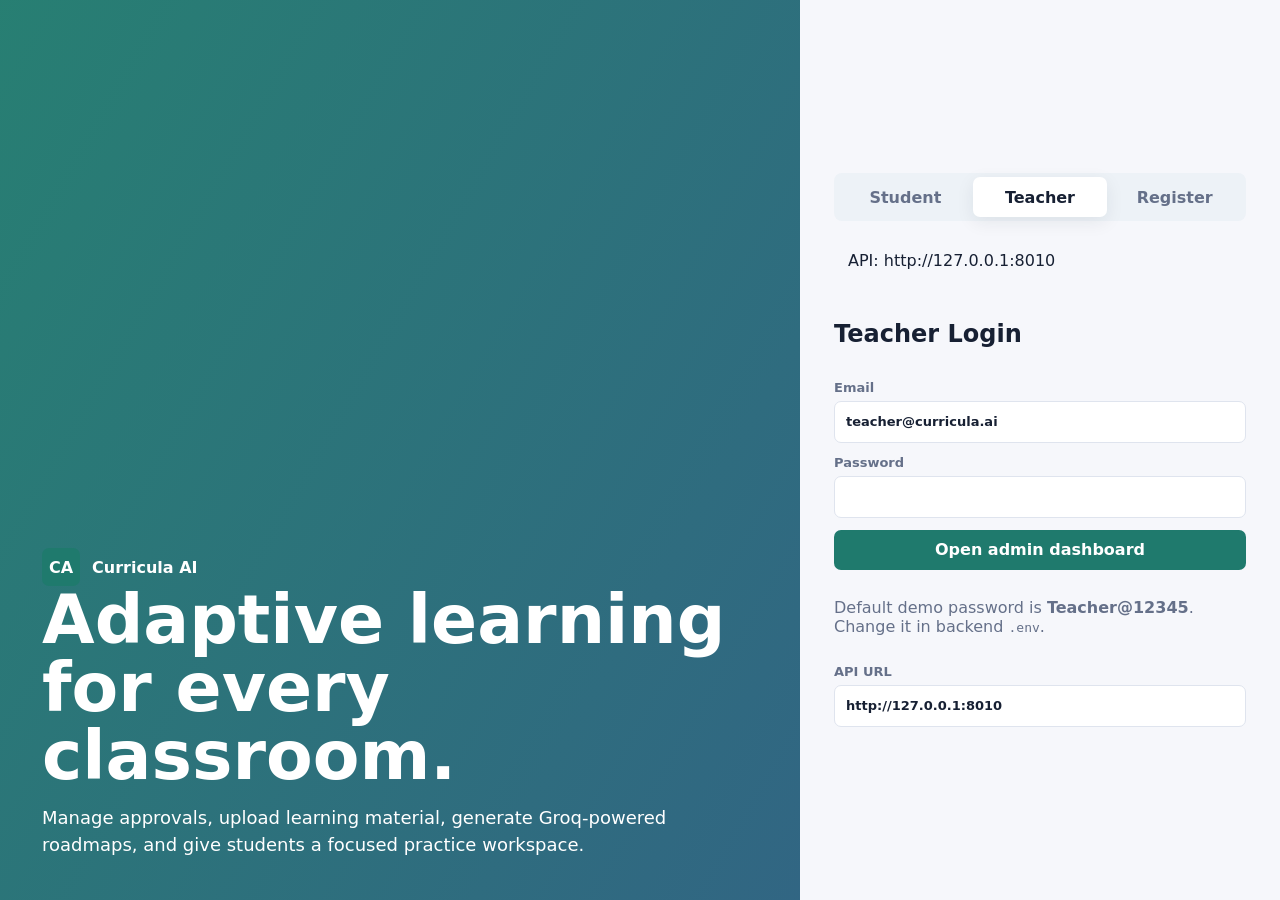
==== frontend/admin.html @ 2d3a8e46 "SDF" ====
<!doctype html>
<html lang="en">
  <head>
    <meta charset="UTF-8" />
    <meta name="viewport" content="width=device-width, initial-scale=1.0" />
    <title>Admin Dashboard | Curricula AI</title>
    <link rel="stylesheet" href="./styles.css" />
  </head>
  <body>
    <main id="app"></main>
    <script src="./app.js"></script>
  </body>
</html>
---- frontend/styles.css ----
:root {
  color-scheme: light;
  --bg: #f6f7fb;
  --panel: #ffffff;
  --ink: #172033;
  --muted: #657089;
  --line: #dfe4ee;
  --brand: #1f7a6d;
  --brand-strong: #15584f;
  --accent: #d97706;
  --danger: #bc2f3f;
  --ok: #1f8a4c;
  --shadow: 0 18px 45px rgba(23, 32, 51, 0.08);
}

* {
  box-sizing: border-box;
}

body {
  margin: 0;
  min-height: 100vh;
  background: var(--bg);
  color: var(--ink);
  font-family: Inter, ui-sans-serif, system-ui, -apple-system, BlinkMacSystemFont, "Segoe UI", sans-serif;
}

button,
input,
select,
textarea {
  font: inherit;
}

button {
  border: 0;
  border-radius: 7px;
  background: var(--brand);
  color: white;
  cursor: pointer;
  font-weight: 700;
  min-height: 40px;
  padding: 0 14px;
}

button:hover {
  background: var(--brand-strong);
}

button.secondary {
  background: #edf2f7;
  color: var(--ink);
}

button.secondary:hover {
  background: #dfe7f1;
}

button.danger {
  background: var(--danger);
}

a {
  color: var(--brand-strong);
  font-weight: 700;
}

.shell {
  min-height: 100vh;
}

.topbar {
  align-items: center;
  background: var(--panel);
  border-bottom: 1px solid var(--line);
  display: flex;
  gap: 18px;
  justify-content: space-between;
  min-height: 68px;
  padding: 0 28px;
  position: sticky;
  top: 0;
  z-index: 4;
}

.brand {
  align-items: center;
  display: flex;
  gap: 12px;
  font-weight: 900;
  letter-spacing: 0;
}

.brand-mark {
  align-items: center;
  background: var(--brand);
  border-radius: 7px;
  color: white;
  display: inline-flex;
  height: 38px;
  justify-content: center;
  width: 38px;
}

.layout {
  display: grid;
  grid-template-columns: 260px minmax(0, 1fr);
  min-height: calc(100vh - 68px);
}

.sidebar {
  background: #eef3f7;
  border-right: 1px solid var(--line);
  padding: 22px;
}

.nav-button {
  align-items: center;
  background: transparent;
  color: var(--muted);
  display: flex;
  justify-content: flex-start;
  margin-bottom: 8px;
  width: 100%;
}

.nav-button.active {
  background: var(--panel);
  box-shadow: var(--shadow);
  color: var(--ink);
}

.content {
  padding: 30px;
}

.hero {
  align-items: end;
  background: linear-gradient(120deg, rgba(31, 122, 109, 0.96), rgba(28, 86, 118, 0.9)), url("https://images.unsplash.com/photo-1519389950473-47ba0277781c?auto=format&fit=crop&w=1600&q=80");
  background-position: center;
  background-size: cover;
  color: white;
  display: grid;
  min-height: 280px;
  padding: 42px;
}

.hero h1 {
  font-size: clamp(36px, 6vw, 68px);
  line-height: 1;
  margin: 0 0 14px;
}

.hero p {
  font-size: 18px;
  line-height: 1.5;
  margin: 0;
  max-width: 700px;
}

.auth-wrap {
  display: grid;
  grid-template-columns: minmax(0, 1.2fr) minmax(320px, 480px);
  min-height: 100vh;
}

.auth-panel {
  align-content: center;
  display: grid;
  gap: 18px;
  padding: 34px;
}

.tabs {
  background: #edf2f7;
  border-radius: 8px;
  display: grid;
  grid-template-columns: repeat(3, 1fr);
  padding: 4px;
}

.tabs button {
  background: transparent;
  color: var(--muted);
}

.tabs button.active {
  background: white;
  box-shadow: 0 5px 18px rgba(23, 32, 51, 0.08);
  color: var(--ink);
}

.section-title {
  align-items: center;
  display: flex;
  gap: 14px;
  justify-content: space-between;
  margin: 0 0 18px;
}

.section-title h2 {
  font-size: 26px;
  margin: 0;
}

.grid {
  display: grid;
  gap: 18px;
}

.grid.two {
  grid-template-columns: repeat(2, minmax(0, 1fr));
}

.grid.three {
  grid-template-columns: repeat(3, minmax(0, 1fr));
}

.card {
  background: var(--panel);
  border: 1px solid var(--line);
  border-radius: 8px;
  box-shadow: var(--shadow);
  padding: 20px;
}

.card h3 {
  font-size: 18px;
  margin: 0 0 14px;
}

.muted {
  color: var(--muted);
}

.stat {
  display: grid;
  gap: 8px;
}

.stat strong {
  font-size: 34px;
}

.form {
  display: grid;
  gap: 12px;
}

label {
  color: var(--muted);
  display: grid;
  font-size: 13px;
  font-weight: 800;
  gap: 6px;
}

input,
select,
textarea {
  background: white;
  border: 1px solid var(--line);
  border-radius: 7px;
  color: var(--ink);
  min-height: 42px;
  padding: 9px 11px;
  width: 100%;
}

textarea {
  min-height: 90px;
  resize: vertical;
}

.row {
  align-items: center;
  display: flex;
  flex-wrap: wrap;
  gap: 10px;
}

.table {
  border-collapse: collapse;
  width: 100%;
}

.table th,
.table td {
  border-bottom: 1px solid var(--line);
  padding: 12px 8px;
  text-align: left;
  vertical-align: middle;
}

.table th {
  color: var(--muted);
  font-size: 12px;
  text-transform: uppercase;
}

.pill {
  background: #edf2f7;
  border-radius: 999px;
  color: var(--muted);
  display: inline-flex;
  font-size: 12px;
  font-weight: 800;
  padding: 5px 9px;
}

.pill.ok {
  background: #e7f6ed;
  color: var(--ok);
}

.pill.warn {
  background: #fff4df;
  color: var(--accent);
}

.progress {
  background: #e8edf5;
  border-radius: 999px;
  height: 10px;
  overflow: hidden;
}

.progress span {
  background: var(--brand);
  display: block;
  height: 100%;
}

.alert {
  border-radius: 8px;
  padding: 12px 14px;
}

.alert.error {
  background: #fff0f2;
  color: var(--danger);
}

.alert.success {
  background: #e7f6ed;
  color: var(--ok);
}

.question {
  border-left: 4px solid var(--brand);
  padding-left: 16px;
}

.choice {
  background: #f7f9fc;
  border: 1px solid var(--line);
  border-radius: 7px;
  padding: 10px;
}

@media (max-width: 900px) {
  .auth-wrap,
  .layout,
  .grid.two,
  .grid.three {
    grid-template-columns: 1fr;
  }

  .hero {
    min-height: 220px;
    padding: 28px;
  }

  .sidebar {
    border-right: 0;
    display: flex;
    gap: 8px;
    overflow-x: auto;
    padding: 12px;
  }

  .nav-button {
    min-width: max-content;
  }

  .content {
    padding: 18px;
  }
}
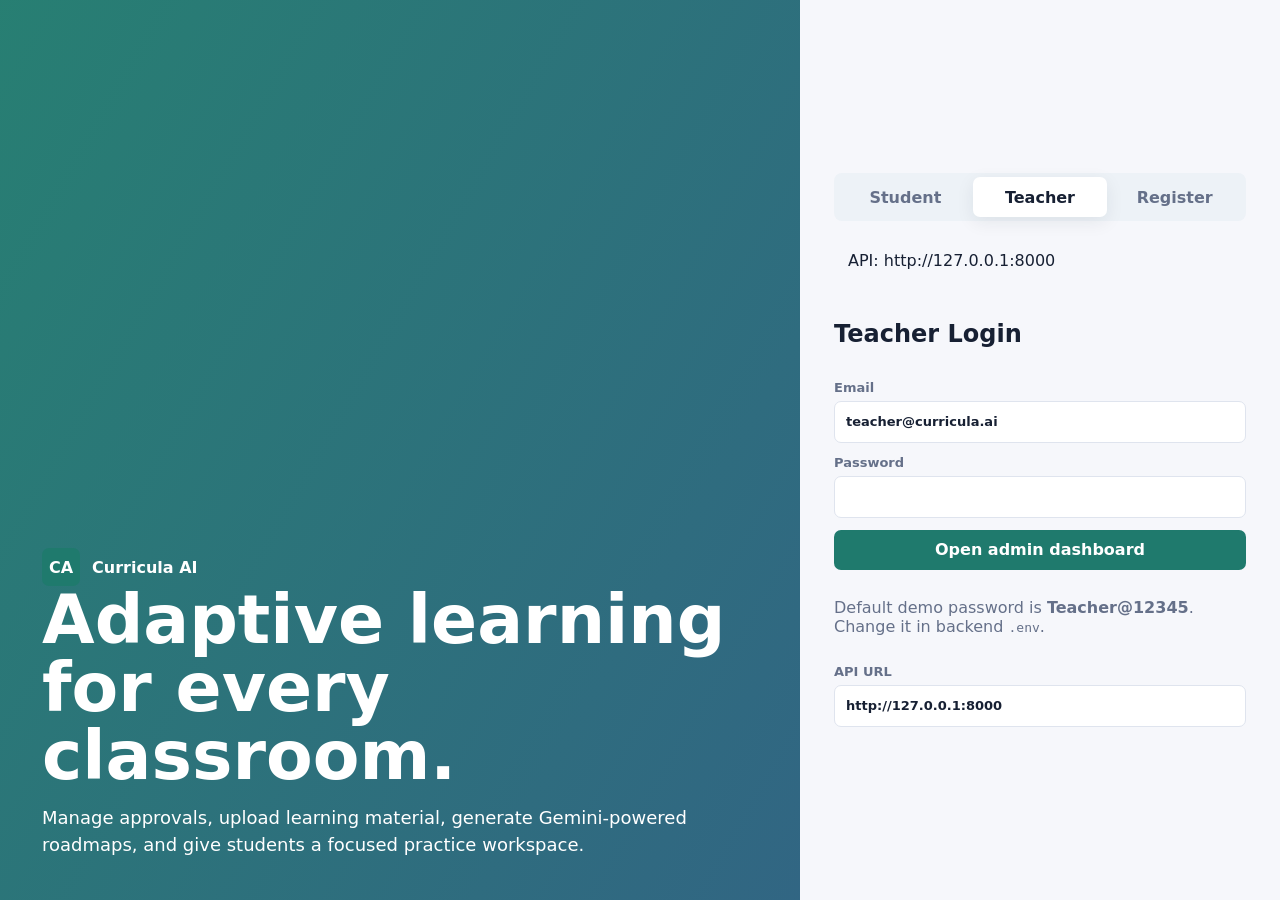
==== commit 6d7ac511: "Switch to Gemini API, fix PDF upload and frontend refresh" ====
--- a/frontend/admin.html
+++ b/frontend/admin.html
@@ -8,6 +8,7 @@
   </head>
   <body>
     <main id="app"></main>
+    <script src="./config.js"></script>
     <script src="./app.js"></script>
   </body>
 </html>
--- a/frontend/styles.css
+++ b/frontend/styles.css
@@ -358,6 +358,66 @@
   padding: 10px;
 }
 
+.choice input[type="radio"] {
+  margin-right: 10px;
+}
+
+.loading-bar {
+  background: #e9eef6;
+  border-radius: 999px;
+  height: 8px;
+  margin-bottom: 16px;
+  overflow: hidden;
+}
+
+.loading-bar span {
+  animation: loading-sweep 1.2s ease-in-out infinite;
+  background: linear-gradient(90deg, #c5d6f2, #1f7a6d, #c5d6f2);
+  display: block;
+  height: 100%;
+  width: 40%;
+}
+
+@keyframes loading-sweep {
+  0% {
+    transform: translateX(-100%);
+  }
+  100% {
+    transform: translateX(250%);
+  }
+}
+
+.pdf-selection {
+  display: grid;
+  gap: 10px;
+}
+
+.pdf-row {
+  align-items: center;
+  display: grid;
+  gap: 10px;
+  grid-template-columns: minmax(180px, 1.2fr) repeat(2, minmax(110px, 1fr)) auto;
+}
+
+.exam-card {
+  display: grid;
+  gap: 12px;
+}
+
+.exam-header {
+  align-items: flex-start;
+  display: flex;
+  justify-content: space-between;
+  gap: 12px;
+}
+
+.exam-answers {
+  display: grid;
+  justify-items: end;
+  text-align: right;
+  min-width: 140px;
+}
+
 @media (max-width: 900px) {
   .auth-wrap,
   .layout,
